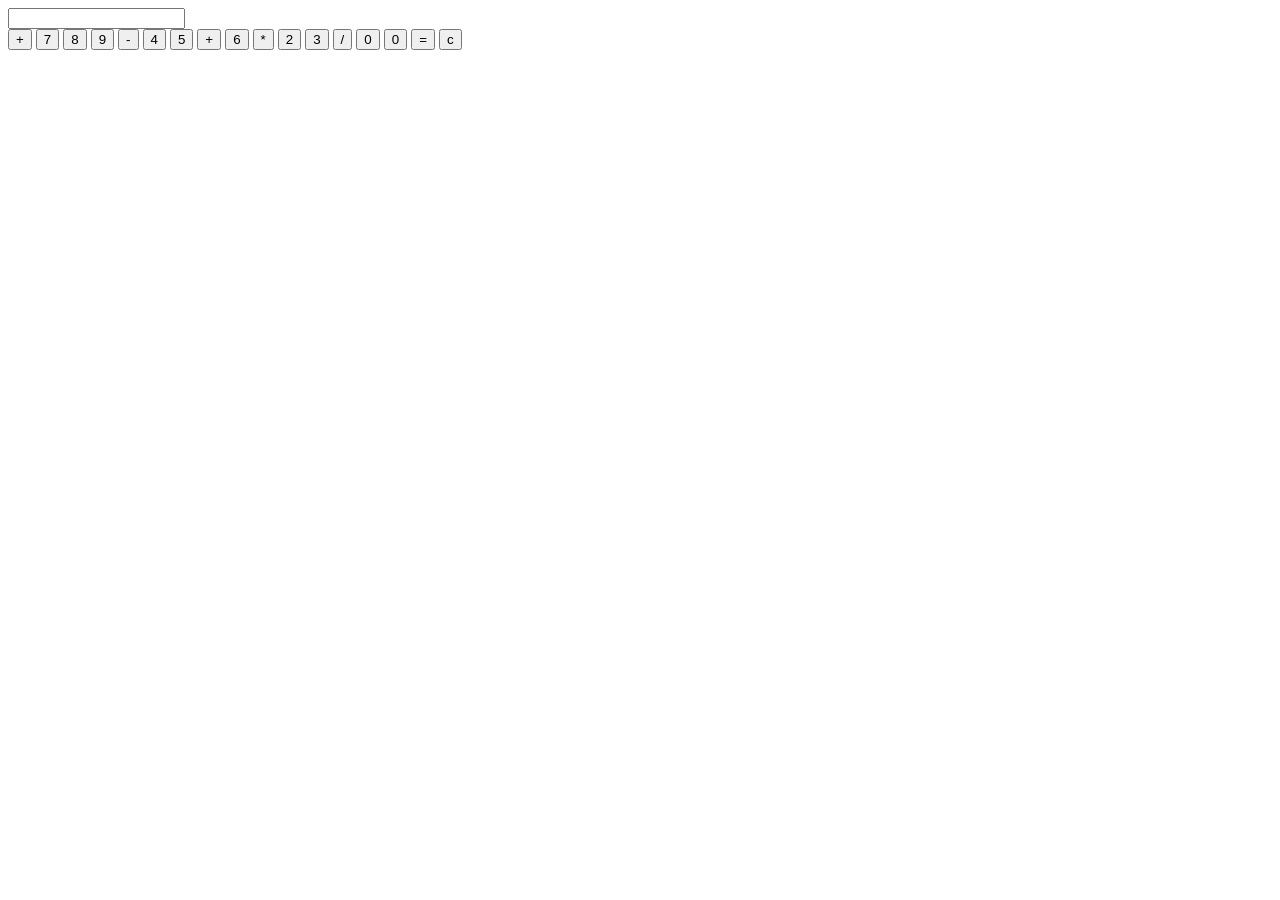
==== index.html @ 9d9dec5b "knapper i html" ====
<!DOCTYPE html>
<html lang="no">
<head>
    <meta charset="UTF-8">
    <meta name="viewport" content="width=device-width, initial-scale=1.0">
    <title>Calculator</title>
        <link rel="stylesheet" href="style.css">

</head>
<body>

    <div id="calculator">
        <input id="display" readonly>
    </div id="keys">
       <button onclick="appendToDisplay('+')">+</button>
       <button onclick="appendToDisplay('7')">7</button>
       <button onclick="appendToDisplay('8')">8</button>
       <button onclick="appendToDisplay('9')">9</button>
       <button onclick="appendToDisplay('-')">-</button>
       <button onclick="appendToDisplay('4')">4</button>
       <button onclick="appendToDisplay('5')">5</button>
       <button onclick="appendToDisplay('6')">+</button>
       <button onclick="appendToDisplay('+')">6</button>
       <button onclick="appendToDisplay('*')">*</button>
       <button onclick="appendToDisplay('1')">2</button>
       <button onclick="appendToDisplay('3')">3</button>
       <button onclick="appendToDisplay('/')">/</button>
       <button onclick="appendToDisplay('0')">0</button>
       <button onclick="appendToDisplay('calculate')">0</button>
       <button onclick="calculate()">=</button>
       <button onclick="cleardisplay()">c</button>











   <script src = "index.js"></script>

</body>
</html>
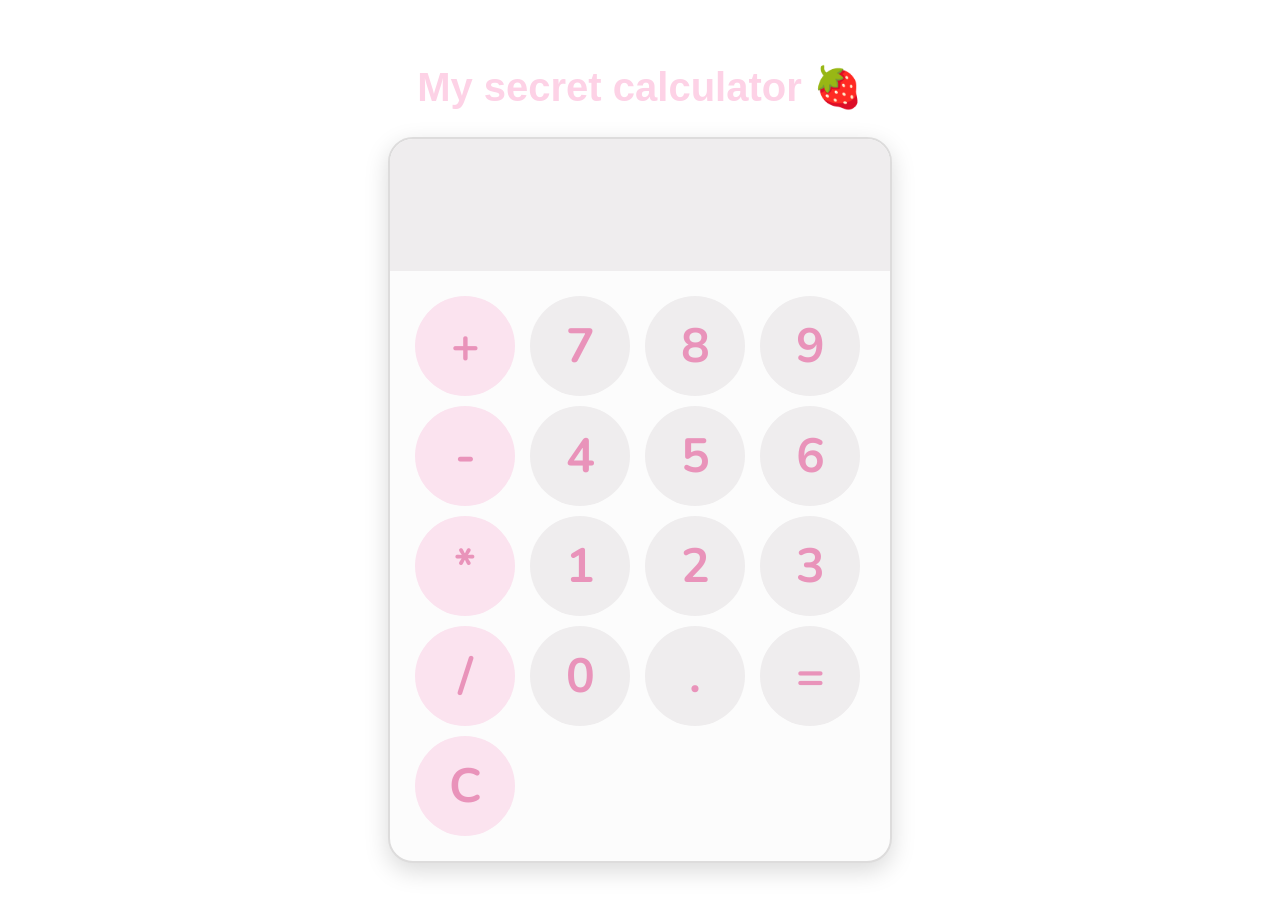
==== commit 8c2fd23f: "ferdig med kalk kalkulator funker skal endre litt css og resten av nettsiden" ====
--- a/index.html
+++ b/index.html
@@ -10,31 +10,36 @@
 </head>
 <body>
 
+    <h1> My secret calculator 🍓</h1>
+
+    
+
+
     <div id="calculator">
         <input id="display" readonly>
-    </div id="keys">
-       <button onclick="appendToDisplay('+')">+</button>
-       <button onclick="appendToDisplay('7')">7</button>
-       <button onclick="appendToDisplay('8')">8</button>
-       <button onclick="appendToDisplay('9')">9</button>
-       <button onclick="appendToDisplay('-')">-</button>
-       <button onclick="appendToDisplay('4')">4</button>
-       <button onclick="appendToDisplay('5')">5</button>
-       <button onclick="appendToDisplay('6')">+</button>
-       <button onclick="appendToDisplay('+')">6</button>
-       <button onclick="appendToDisplay('*')">*</button>
-       <button onclick="appendToDisplay('1')">2</button>
-       <button onclick="appendToDisplay('3')">3</button>
-       <button onclick="appendToDisplay('/')">/</button>
-       <button onclick="appendToDisplay('0')">0</button>
-       <button onclick="appendToDisplay('calculate')">0</button>
-       <button onclick="calculate()">=</button>
-       <button onclick="cleardisplay()">c</button>
+    <div id="keys">
 
+<button onclick="appendToDisplay('+')" class="operator-btn">+</button>
+<button onclick="appendToDisplay('7')">7</button>
+<button onclick="appendToDisplay('8')">8</button>
+<button onclick="appendToDisplay('9')">9</button>
 
+<button onclick="appendToDisplay('-')" class="operator-btn">-</button>
+<button onclick="appendToDisplay('4')">4</button>
+<button onclick="appendToDisplay('5')">5</button>
+<button onclick="appendToDisplay('6')">6</button>
 
+<button onclick="appendToDisplay('*')" class="operator-btn">*</button>
+<button onclick="appendToDisplay('1')">1</button>
+<button onclick="appendToDisplay('2')">2</button>
+<button onclick="appendToDisplay('3')">3</button>
 
+<button onclick="appendToDisplay('/')" class="operator-btn">/</button>
+<button onclick="appendToDisplay('0')">0</button>
+<button onclick="appendToDisplay('.')">.</button>
+<button onclick="calculate()">=</button>
 
+<button onclick="clearDisplay()" class="operator-btn">C</button>
 
 
 
--- a/style.css
+++ b/style.css
@@ -0,0 +1,80 @@
+
+@import url('https://fonts.googleapis.com/css2?family=Nunito:wght@400;600;700;800&display=swap');
+
+body {
+    margin: 0;
+    display: flex;
+    flex-direction: column;
+    justify-content: center;
+    align-items: center;
+    height: 100vh;
+}
+
+h1 
+{
+    font-family: Arial, Helvetica, sans-serif;
+    font-size: 40px;
+    font-weight: 800;
+    color:  rgb(253, 210, 230);
+}
+
+#calculator {
+    font-family: Arial, Helvetica, sans-serif;
+    background-color: rgb(252, 252, 252);
+    max-width: 500px;
+    overflow: hidden;
+  
+    border: 2px solid rgb(221, 220, 220);
+    box-shadow: 0 8px 25px rgba(0, 0, 0, 0.15);
+    border-radius: 25px;
+}
+
+#display {
+    width: 100%;
+    padding: 20px;
+    font-size: 5rem;
+    text-align: center;
+    border: none;
+    background-color: rgb(239, 237, 238);
+    color: rgb(248, 200, 223);
+}
+
+#keys {
+    display: grid;
+    grid-template-columns: repeat(4, 1fr);
+    gap: 10px;
+    padding: 25px;
+}
+
+button {
+    width: 100px;
+    height: 100px;
+    border-radius: 50px;
+    border: none;
+    background-color: rgb(239, 237, 238);
+    font-size: 3rem;
+    font-family: 'Nunito', sans-serif;
+    color: rgb(233, 147, 186);
+    font-weight: bold;
+    cursor: pointer;
+
+}
+
+button:hover{
+    background-color:  rgb(248, 200, 223);
+}
+
+.operator-btn{
+      
+     background-color:  rgb(251, 227, 239);
+}
+
+button:active {
+
+     background-color:  rgb(248, 200, 223);
+}
+
+.operator-btn:active {
+
+    background-color:  rgb(251, 227, 239);
+}
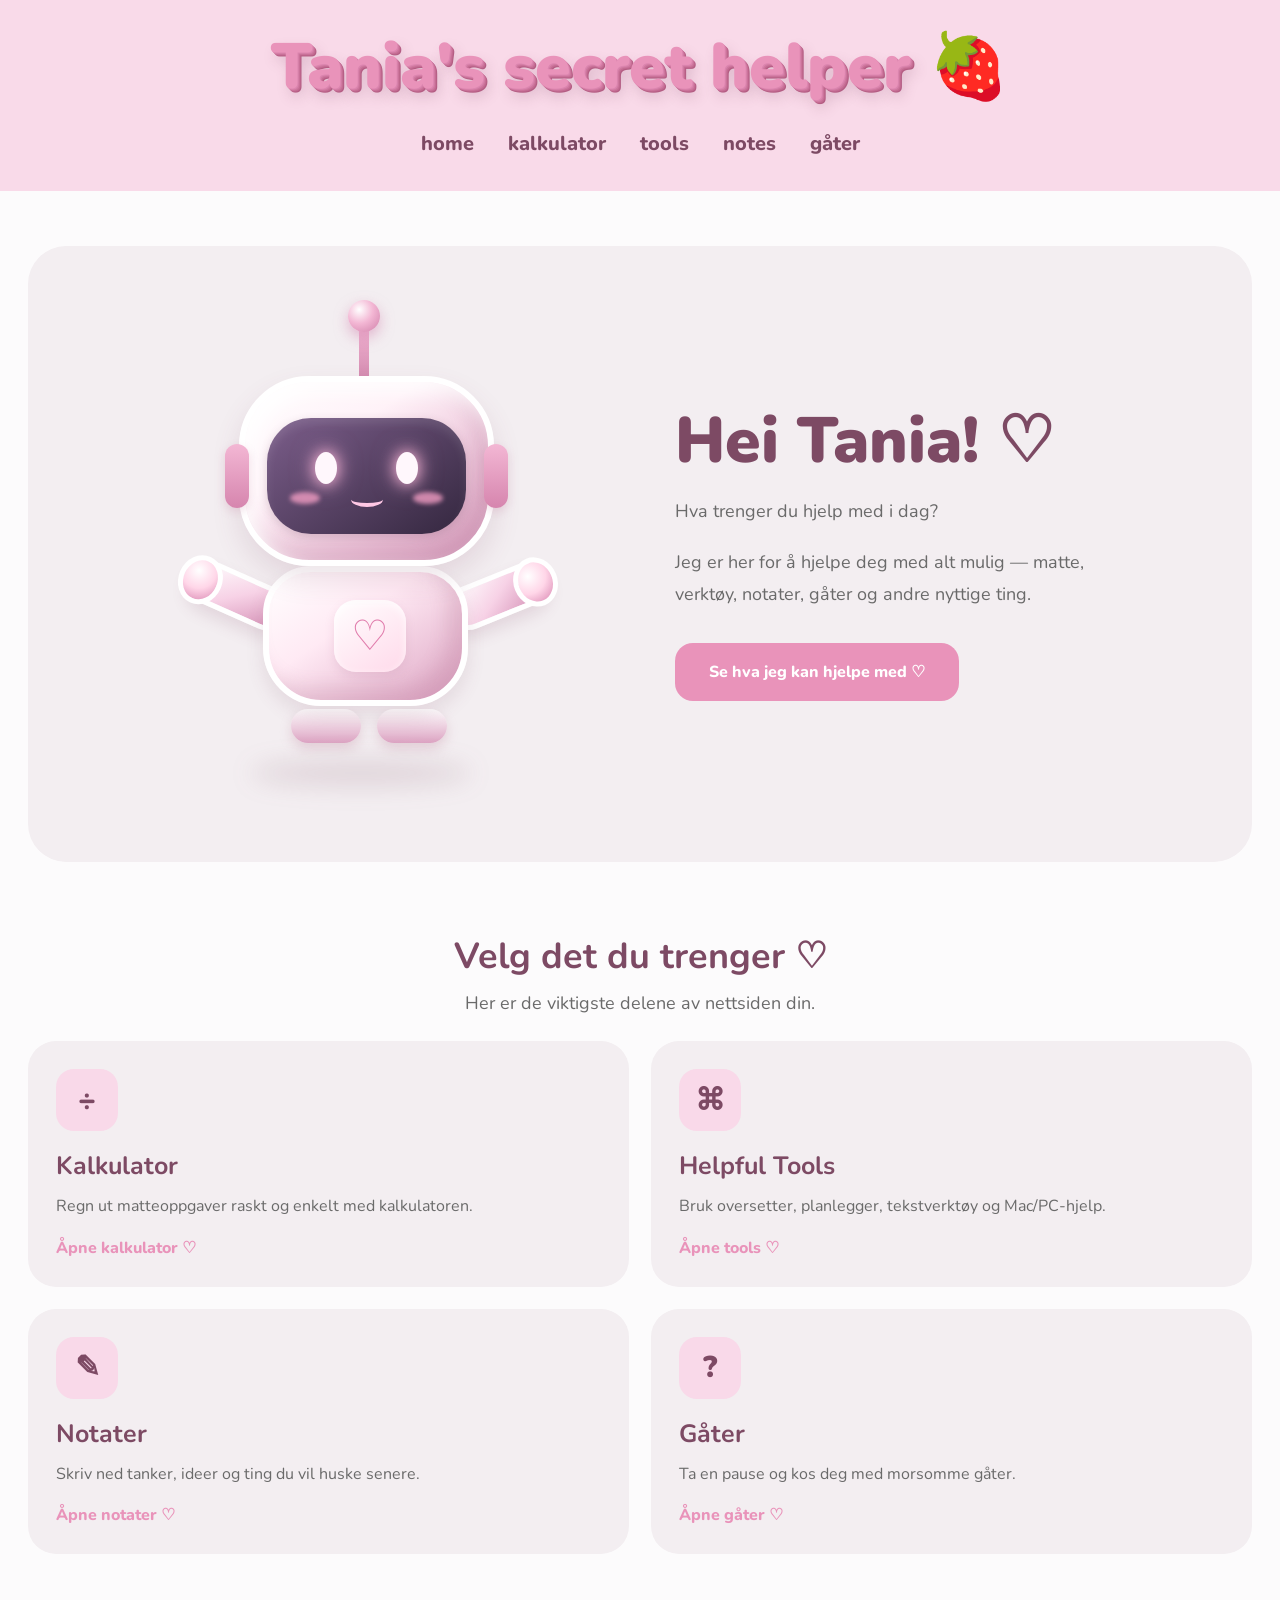
==== commit cb6212bd: "endret alt nå er det min hjelpe nettsdie ikke matte nettside" ====
--- a/index.html
+++ b/index.html
@@ -1,52 +1,697 @@
-
 <!DOCTYPE html>
 <html lang="no">
 <head>
     <meta charset="UTF-8">
     <meta name="viewport" content="width=device-width, initial-scale=1.0">
-    <title>Calculator</title>
-        <link rel="stylesheet" href="style.css">
-
+    <title>Tania's Secret Helper</title>
+
+    <style>
+        @import url('https://fonts.googleapis.com/css2?family=Nunito:wght@400;600;700;800;900&display=swap');
+
+        :root {
+            --pink-bg: rgb(249, 218, 233);
+            --pink-light: rgb(243, 238, 241);
+            --pink-accent: rgb(233, 147, 186);
+            --pink-dark: rgb(125, 74, 100);
+            --text: #6a6a6a;
+            --white: #ffffff;
+        }
+
+        * {
+            box-sizing: border-box;
+        }
+
+        html {
+            scroll-behavior: smooth;
+        }
+
+        body {
+            margin: 0;
+            font-family: 'Nunito', sans-serif;
+            background-color: #fcfbfc;
+            color: var(--text);
+        }
+
+        /* HEADER */
+        .header {
+            width: 100%;
+            background-color: var(--pink-bg);
+            text-align: center;
+            padding: 32px 20px 34px;
+        }
+
+        h1 {
+            margin: 0 0 28px;
+            font-size: clamp(38px, 5vw, 68px);
+            font-weight: 900;
+            line-height: 1.1;
+        }
+
+        .glossy-title {
+            display: inline-block;
+            color: #e993ba;
+            text-shadow:
+                1px 1px 0 #db85af,
+                2px 2px 0 #cf789f,
+                3px 3px 0 #c36b92,
+                4px 4px 0 #b45d83,
+                5px 8px 14px rgba(120, 60, 90, 0.22);
+        }
+
+        .nav {
+            display: flex;
+            justify-content: center;
+            align-items: center;
+            flex-wrap: wrap;
+            gap: 34px;
+        }
+
+        .meny {
+            text-decoration: none;
+            color: var(--pink-dark);
+            font-size: 20px;
+            font-weight: 800;
+            transition: 0.2s;
+        }
+
+        .meny:hover {
+            color: var(--pink-accent);
+        }
+
+        /* HOVEDOMRÅDE */
+        .home-page {
+            max-width: 1320px;
+            margin: 55px auto 80px;
+            padding: 0 28px;
+        }
+
+        /* HERO */
+        .hero {
+            background-color: var(--pink-light);
+            border-radius: 38px;
+            padding: 48px 40px;
+            display: grid;
+            grid-template-columns: 1fr 0.9fr;
+            align-items: center;
+            gap: 10px;
+        }
+
+        /* ROBOT */
+        .robot-side {
+            display: flex;
+            justify-content: center;
+            align-items: center;
+            min-height: 520px;
+            position: relative;
+        }
+
+        .robot-scene {
+            position: relative;
+            width: 470px;
+            height: 500px;
+        }
+
+        .robot-float {
+            position: absolute;
+            inset: 0;
+            animation: robotFloat 4s ease-in-out infinite;
+        }
+
+        .robot-shadow {
+            position: absolute;
+            bottom: 18px;
+            left: 120px;
+            width: 220px;
+            height: 26px;
+            background: rgba(122, 82, 101, 0.16);
+            border-radius: 50%;
+            filter: blur(12px);
+        }
+
+        .robot-antenna {
+            position: absolute;
+            left: 228px;
+            top: 18px;
+            width: 10px;
+            height: 70px;
+            border-radius: 20px;
+            background: linear-gradient(to bottom, #f3b7d4, #cc80a7);
+        }
+
+        .robot-antenna::before {
+            content: "";
+            position: absolute;
+            top: -22px;
+            left: -11px;
+            width: 32px;
+            height: 32px;
+            border-radius: 50%;
+            background: radial-gradient(circle at 35% 30%, #ffffff, #f3b7d4 45%, #cf7ea8 100%);
+            box-shadow: 0 6px 14px rgba(212, 134, 176, 0.55);
+        }
+
+        .robot-head {
+            position: absolute;
+            left: 108px;
+            top: 72px;
+            width: 255px;
+            height: 190px;
+            border-radius: 70px;
+            border: 6px solid #fff;
+            background: linear-gradient(145deg, #ffffff 0%, #fff2f8 35%, #ebc2d8 70%, #d59bbb 100%);
+            box-shadow:
+                inset 10px 10px 18px rgba(255,255,255,0.85),
+                inset -12px -12px 22px rgba(165, 96, 130, 0.2),
+                0 14px 28px rgba(125, 74, 100, 0.14);
+        }
+
+        .robot-ear {
+            position: absolute;
+            top: 62px;
+            width: 24px;
+            height: 64px;
+            border-radius: 18px;
+            background: linear-gradient(to bottom, #f3b7d4, #d685ae);
+            box-shadow: 0 4px 10px rgba(190, 110, 145, 0.22);
+        }
+
+        .robot-ear.left {
+            left: -20px;
+        }
+
+        .robot-ear.right {
+            right: -20px;
+        }
+
+        .robot-face {
+            position: absolute;
+            left: 22px;
+            top: 36px;
+            width: 199px;
+            height: 116px;
+            border-radius: 44px;
+            background: linear-gradient(145deg, #7c5e8b, #34273f);
+            box-shadow:
+                inset 0 6px 10px rgba(255,255,255,0.1),
+                0 3px 10px rgba(95, 58, 80, 0.2);
+        }
+
+        .robot-eye {
+            position: absolute;
+            top: 34px;
+            width: 22px;
+            height: 32px;
+            border-radius: 50%;
+            background: #fff7fc;
+            box-shadow:
+                0 0 15px #ffbadc,
+                0 0 24px rgba(255, 183, 217, 0.55);
+            animation: blink 5s infinite;
+        }
+
+        .robot-eye.left {
+            left: 48px;
+        }
+
+        .robot-eye.right {
+            right: 48px;
+        }
+
+        .robot-cheek {
+            position: absolute;
+            top: 74px;
+            width: 30px;
+            height: 12px;
+            border-radius: 50%;
+            background: #f09cc2;
+            opacity: 0.8;
+            filter: blur(2px);
+        }
+
+        .robot-cheek.left {
+            left: 23px;
+        }
+
+        .robot-cheek.right {
+            right: 23px;
+        }
+
+        .robot-smile {
+            position: absolute;
+            left: 84px;
+            top: 74px;
+            width: 32px;
+            height: 15px;
+            border-bottom: 4px solid #ffc8e5;
+            border-radius: 0 0 50% 50%;
+        }
+
+        .robot-body {
+            position: absolute;
+            left: 132px;
+            top: 262px;
+            width: 205px;
+            height: 140px;
+            border: 6px solid #fff;
+            border-radius: 48px 48px 58px 58px;
+            background: linear-gradient(145deg, #ffffff 0%, #ffeaf4 40%, #dca3c2 100%);
+            box-shadow:
+                inset -14px -12px 18px rgba(160, 88, 122, 0.18),
+                0 10px 18px rgba(125, 74, 100, 0.12);
+        }
+
+        .robot-heart {
+            position: absolute;
+            left: 65px;
+            top: 28px;
+            width: 72px;
+            height: 72px;
+            border-radius: 22px;
+            display: grid;
+            place-items: center;
+            background: linear-gradient(145deg, #fff, #ffd9ea);
+            color: #e07bab;
+            font-size: 42px;
+            box-shadow:
+                inset 0 3px 8px rgba(255,255,255,0.8),
+                0 4px 10px rgba(185, 125, 153, 0.18);
+        }
+
+        .robot-arm {
+            position: absolute;
+            top: 285px;
+            width: 105px;
+            height: 44px;
+            border: 5px solid #fff;
+            border-radius: 30px;
+            background: linear-gradient(145deg, #fff, #f7d2e6, #d48fb5);
+            box-shadow: 0 8px 15px rgba(125, 74, 100, 0.14);
+        }
+
+        .robot-arm.left {
+            left: 52px;
+            transform-origin: 90px 22px;
+            transform: rotate(24deg);
+        }
+
+        .robot-arm.right {
+            left: 316px;
+            transform-origin: 14px 22px;
+            transform: rotate(-22deg);
+            animation: waveEveryFive 5s ease-in-out infinite;
+        }
+
+        .robot-hand {
+            position: absolute;
+            top: -7px;
+            width: 44px;
+            height: 50px;
+            border: 5px solid #fff;
+            border-radius: 50%;
+            background: radial-gradient(circle at 35% 30%, #fff, #ffd6e8 50%, #d885b0 100%);
+        }
+
+        .robot-arm.left .robot-hand {
+            left: -16px;
+        }
+
+        .robot-arm.right .robot-hand {
+            right: -16px;
+        }
+
+        .robot-foot {
+            position: absolute;
+            top: 405px;
+            width: 70px;
+            height: 34px;
+            border-radius: 20px;
+            background: linear-gradient(to bottom, #fff, #dca3c2);
+            box-shadow: 0 6px 12px rgba(190, 130, 155, 0.28);
+        }
+
+        .robot-foot.left {
+            left: 160px;
+        }
+
+        .robot-foot.right {
+            left: 246px;
+        }
+
+        /* TEKST */
+        .text-side {
+            max-width: 430px;
+            justify-self: start;
+        }
+
+        .text-side h2 {
+            margin: 0 0 20px;
+            font-size: clamp(42px, 5vw, 66px);
+            line-height: 1.05;
+            color: var(--pink-dark);
+            font-weight: 900;
+        }
+
+        .text-side p {
+            margin: 0 0 18px;
+            font-size: 18px;
+            line-height: 1.8;
+            color: var(--text);
+        }
+
+        .pink-button {
+            display: inline-block;
+            margin-top: 14px;
+            padding: 18px 34px;
+            background: var(--pink-accent);
+            color: white;
+            text-decoration: none;
+            border-radius: 18px;
+            font-size: 16px;
+            font-weight: 800;
+            transition: 0.2s;
+        }
+
+        .pink-button:hover {
+            background: #dc84ad;
+            transform: translateY(-2px);
+        }
+
+        /* KORT */
+        .features {
+            margin-top: 70px;
+        }
+
+        .features-intro {
+            text-align: center;
+            margin-bottom: 26px;
+        }
+
+        .features-intro h2 {
+            margin: 0 0 10px;
+            font-size: 36px;
+            color: var(--pink-dark);
+        }
+
+        .features-intro p {
+            margin: 0;
+            font-size: 18px;
+        }
+
+        .feature-grid {
+            display: grid;
+            grid-template-columns: repeat(2, minmax(0, 1fr));
+            gap: 22px;
+        }
+
+        .feature-card {
+            background: var(--pink-light);
+            border-radius: 28px;
+            padding: 28px;
+            transition: 0.2s;
+        }
+
+        .feature-card:hover {
+            transform: translateY(-4px);
+            box-shadow: 0 10px 24px rgba(0,0,0,0.07);
+        }
+
+        .feature-icon {
+            width: 62px;
+            height: 62px;
+            display: grid;
+            place-items: center;
+            border-radius: 18px;
+            background: #f9d9e9;
+            color: var(--pink-dark);
+            font-size: 30px;
+            font-weight: 900;
+            margin-bottom: 18px;
+        }
+
+        .feature-card h3 {
+            margin: 0 0 10px;
+            font-size: 25px;
+            color: var(--pink-dark);
+        }
+
+        .feature-card p {
+            margin: 0 0 16px;
+            font-size: 16px;
+            line-height: 1.7;
+        }
+
+        .feature-link {
+            color: var(--pink-accent);
+            text-decoration: none;
+            font-weight: 800;
+            font-size: 16px;
+        }
+
+        .feature-link:hover {
+            text-decoration: underline;
+        }
+
+        /* ANIMASJONER */
+        @keyframes robotFloat {
+            0%, 100% {
+                transform: translateY(0);
+            }
+            50% {
+                transform: translateY(-10px);
+            }
+        }
+
+        @keyframes blink {
+            0%, 44%, 48%, 100% {
+                transform: scaleY(1);
+            }
+            46% {
+                transform: scaleY(0.1);
+            }
+        }
+
+        @keyframes waveEveryFive {
+            0%   { transform: rotate(-22deg); }
+            4%   { transform: rotate(-78deg); }
+            8%   { transform: rotate(-28deg); }
+            12%  { transform: rotate(-72deg); }
+            16%  { transform: rotate(-22deg); }
+            100% { transform: rotate(-22deg); }
+        }
+
+        /* MOBIL */
+        @media (max-width: 980px) {
+            .hero {
+                grid-template-columns: 1fr;
+                gap: 0;
+                padding: 32px 24px;
+            }
+
+            .robot-side {
+                min-height: 400px;
+            }
+
+            .text-side {
+                max-width: 100%;
+                justify-self: center;
+                text-align: center;
+            }
+
+            .feature-grid {
+                grid-template-columns: 1fr;
+            }
+        }
+
+        @media (max-width: 620px) {
+            .header {
+                padding: 26px 16px 28px;
+            }
+
+            .nav {
+                gap: 16px;
+            }
+
+            .meny {
+                font-size: 16px;
+            }
+
+            .home-page {
+                padding: 0 16px;
+                margin-top: 30px;
+            }
+
+            .hero {
+                border-radius: 28px;
+                padding: 22px 18px 30px;
+            }
+
+            .robot-side {
+                min-height: 320px;
+            }
+
+            .robot-scene {
+                transform: scale(0.68);
+                transform-origin: top center;
+                margin-top: -30px;
+                margin-bottom: -80px;
+            }
+
+            .text-side h2 {
+                font-size: 38px;
+            }
+        }
+
+        @media (prefers-reduced-motion: reduce) {
+            .robot-float,
+            .robot-arm.right,
+            .robot-eye {
+                animation: none;
+            }
+        }
+    </style>
 </head>
+
 <body>
 
-    <h1> My secret calculator 🍓</h1>
+    <header class="header">
+        <h1>
+            <span class="glossy-title">Tania's secret helper</span> 🍓
+        </h1>
 
     
-
-
-    <div id="calculator">
-        <input id="display" readonly>
-    <div id="keys">
-
-<button onclick="appendToDisplay('+')" class="operator-btn">+</button>
-<button onclick="appendToDisplay('7')">7</button>
-<button onclick="appendToDisplay('8')">8</button>
-<button onclick="appendToDisplay('9')">9</button>
-
-<button onclick="appendToDisplay('-')" class="operator-btn">-</button>
-<button onclick="appendToDisplay('4')">4</button>
-<button onclick="appendToDisplay('5')">5</button>
-<button onclick="appendToDisplay('6')">6</button>
-
-<button onclick="appendToDisplay('*')" class="operator-btn">*</button>
-<button onclick="appendToDisplay('1')">1</button>
-<button onclick="appendToDisplay('2')">2</button>
-<button onclick="appendToDisplay('3')">3</button>
-
-<button onclick="appendToDisplay('/')" class="operator-btn">/</button>
-<button onclick="appendToDisplay('0')">0</button>
-<button onclick="appendToDisplay('.')">.</button>
-<button onclick="calculate()">=</button>
-
-<button onclick="clearDisplay()" class="operator-btn">C</button>
-
-
-
-
-
-
-   <script src = "index.js"></script>
+<nav class="nav">
+    <a href="index.html" class="meny">home</a>
+    <a href="kalkulator.html" class="meny">kalkulator</a>
+    <a href="huskeliste.html" class="meny">tools</a>
+    <a href="notes.html" class="meny">notes</a>
+    <a href="gaater.html" class="meny">gåter</a>
+</nav>
+
+    </header>
+
+    <main class="home-page">
+
+        <section class="hero">
+
+            <div class="robot-side">
+                <div class="robot-scene" role="img" aria-label="Rosa hjelperobot som vinker">
+                    <div class="robot-float">
+
+                        <div class="robot-antenna"></div>
+
+                        <div class="robot-arm left">
+                            <div class="robot-hand"></div>
+                        </div>
+
+                        <div class="robot-arm right">
+                            <div class="robot-hand"></div>
+                        </div>
+
+                        <div class="robot-foot left"></div>
+                        <div class="robot-foot right"></div>
+
+                        <div class="robot-body">
+                            <div class="robot-heart">♡</div>
+                        </div>
+
+                        <div class="robot-head">
+                            <div class="robot-ear left"></div>
+                            <div class="robot-ear right"></div>
+
+                            <div class="robot-face">
+                                <div class="robot-eye left"></div>
+                                <div class="robot-eye right"></div>
+                                <div class="robot-cheek left"></div>
+                                <div class="robot-cheek right"></div>
+                                <div class="robot-smile"></div>
+                            </div>
+                        </div>
+
+                    </div>
+
+                    <div class="robot-shadow"></div>
+                </div>
+            </div>
+
+            <div class="text-side">
+                <h2>Hei Tania! ♡</h2>
+
+                <p>Hva trenger du hjelp med i dag?</p>
+
+                <p>
+                    Jeg er her for å hjelpe deg med alt mulig —
+                    matte, verktøy, notater, gåter og andre nyttige ting.
+                </p>
+
+                <a href="#features" class="pink-button">
+                    Se hva jeg kan hjelpe med ♡
+                </a>
+            </div>
+
+        </section>
+
+        <section class="features" id="features">
+
+            <div class="features-intro">
+                <h2>Velg det du trenger ♡</h2>
+                <p>Her er de viktigste delene av nettsiden din.</p>
+            </div>
+
+            <div class="feature-grid">
+
+                <article class="feature-card">
+                    <div class="feature-icon">÷</div>
+                    <h3>Kalkulator</h3>
+                    <p>
+                        Regn ut matteoppgaver raskt og enkelt
+                        med kalkulatoren.
+                    </p>
+                    <a href="kalkulator.html" class="feature-link">
+                        Åpne kalkulator ♡
+                    </a>
+                </article>
+
+                <article class="feature-card">
+                    <div class="feature-icon">⌘</div>
+                    <h3>Helpful Tools</h3>
+                    <p>
+                        Bruk oversetter, planlegger,
+                        tekstverktøy og Mac/PC-hjelp.
+                    </p>
+                    <a href="huskeliste.html" class="feature-link">
+                        Åpne tools ♡
+                    </a>
+                </article>
+
+                <article class="feature-card">
+                    <div class="feature-icon">✎</div>
+                    <h3>Notater</h3>
+                    <p>
+                        Skriv ned tanker, ideer og ting
+                        du vil huske senere.
+                    </p>
+                    <a href="notes.html" class="feature-link">
+                        Åpne notater ♡
+                    </a>
+                </article>
+
+                <article class="feature-card">
+                    <div class="feature-icon">?</div>
+                    <h3>Gåter</h3>
+                    <p>
+                        Ta en pause og kos deg
+                        med morsomme gåter.
+                    </p>
+                    <a href="gaater.html" class="feature-link">
+                        Åpne gåter ♡
+                    </a>
+                </article>
+
+            </div>
+
+        </section>
+
+    </main>
 
 </body>
-</html>
+</html>
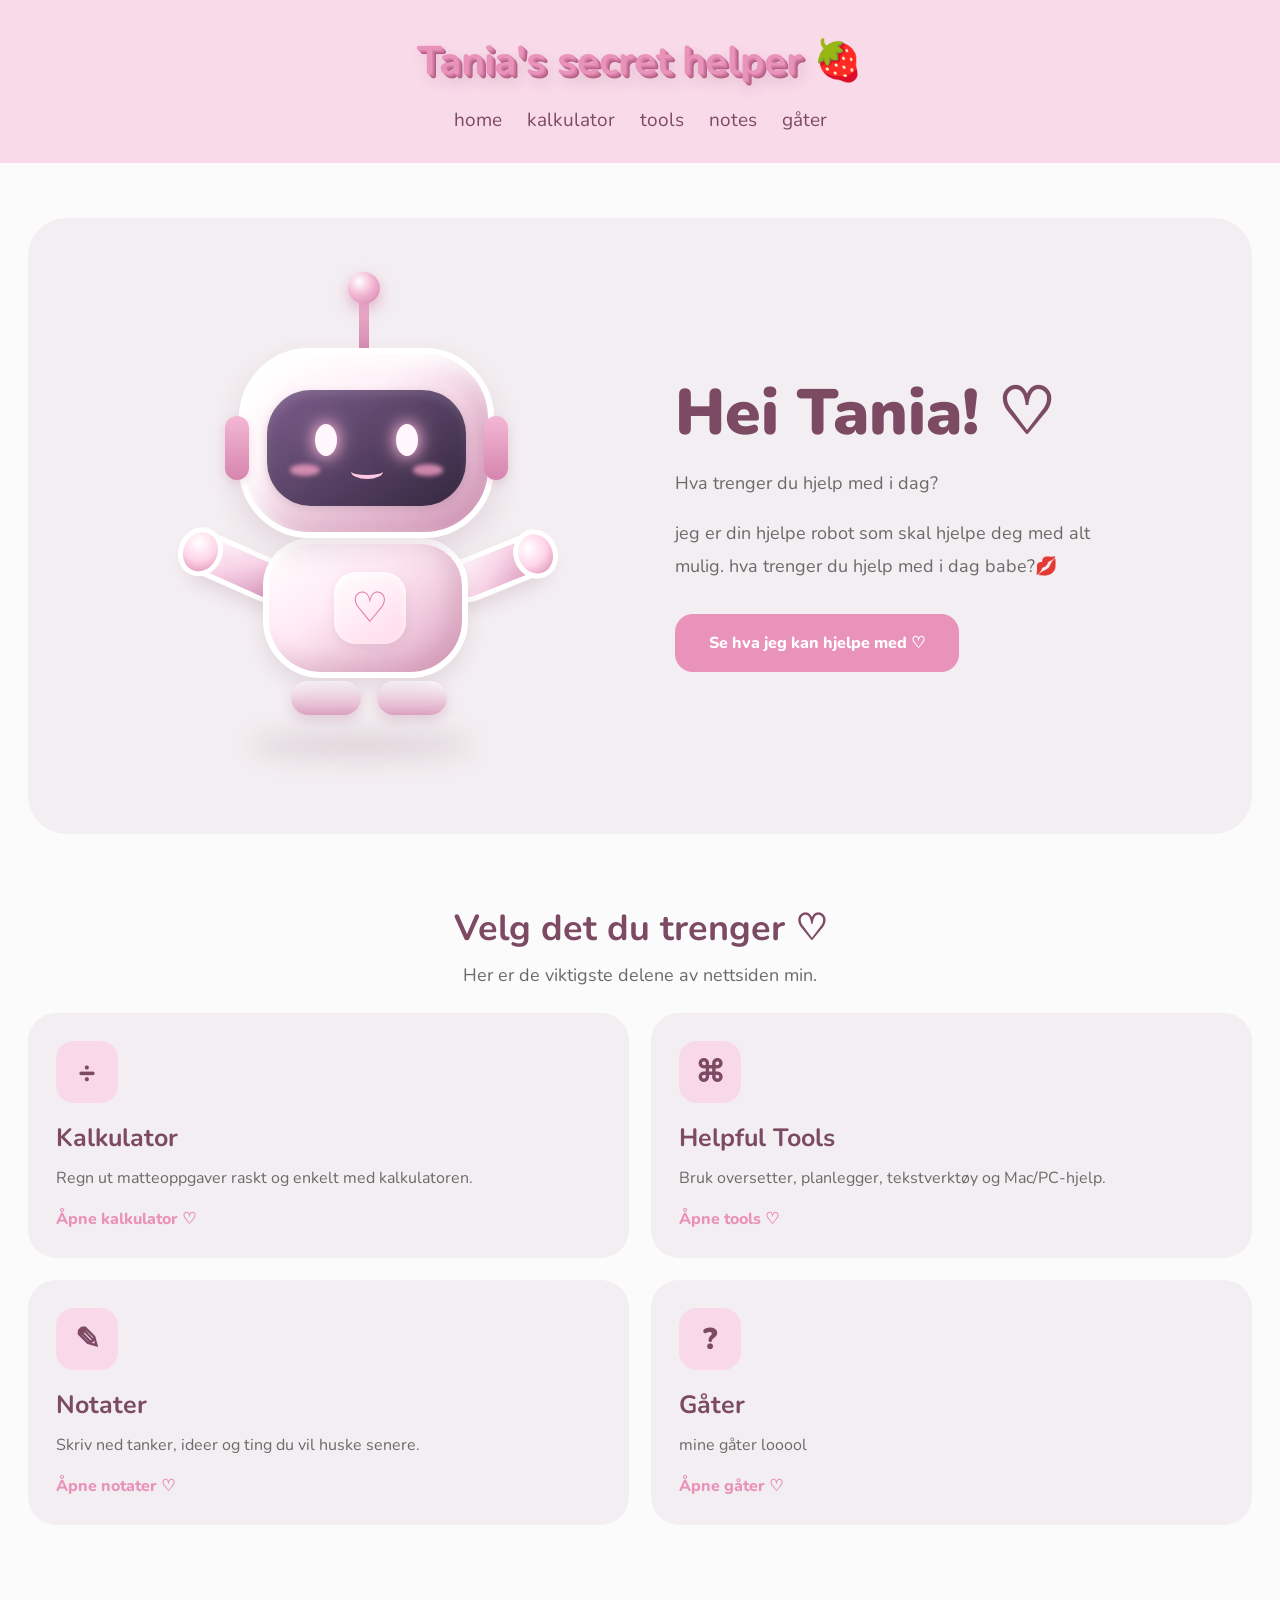
==== commit e4acf92c: "ferdig" ====
--- a/index.html
+++ b/index.html
@@ -1,3 +1,4 @@
+
 <!DOCTYPE html>
 <html lang="no">
 <head>
@@ -32,7 +33,8 @@
             color: var(--text);
         }
 
-        /* HEADER */
+        /* HEADER - LIK PÅ BEGGE SIDER */
+
         .header {
             width: 100%;
             background-color: var(--pink-bg);
@@ -42,6 +44,7 @@
 
         h1 {
             margin: 0 0 28px;
+            font-family: 'Nunito', sans-serif;
             font-size: clamp(38px, 5vw, 68px);
             font-weight: 900;
             line-height: 1.1;
@@ -69,6 +72,7 @@
         .meny {
             text-decoration: none;
             color: var(--pink-dark);
+            font-family: 'Nunito', sans-serif;
             font-size: 20px;
             font-weight: 800;
             transition: 0.2s;
@@ -79,6 +83,7 @@
         }
 
         /* HOVEDOMRÅDE */
+
         .home-page {
             max-width: 1320px;
             margin: 55px auto 80px;
@@ -86,6 +91,7 @@
         }
 
         /* HERO */
+
         .hero {
             background-color: var(--pink-light);
             border-radius: 38px;
@@ -97,6 +103,7 @@
         }
 
         /* ROBOT */
+
         .robot-side {
             display: flex;
             justify-content: center;
@@ -135,7 +142,11 @@
             width: 10px;
             height: 70px;
             border-radius: 20px;
-            background: linear-gradient(to bottom, #f3b7d4, #cc80a7);
+            background: linear-gradient(
+                to bottom,
+                #f3b7d4,
+                #cc80a7
+            );
         }
 
         .robot-antenna::before {
@@ -146,9 +157,16 @@
             width: 32px;
             height: 32px;
             border-radius: 50%;
-            background: radial-gradient(circle at 35% 30%, #ffffff, #f3b7d4 45%, #cf7ea8 100%);
+            background: radial-gradient(
+                circle at 35% 30%,
+                #ffffff,
+                #f3b7d4 45%,
+                #cf7ea8 100%
+            );
             box-shadow: 0 6px 14px rgba(212, 134, 176, 0.55);
         }
+
+        /* ROBOTENS HODE */
 
         .robot-head {
             position: absolute;
@@ -158,11 +176,17 @@
             height: 190px;
             border-radius: 70px;
             border: 6px solid #fff;
-            background: linear-gradient(145deg, #ffffff 0%, #fff2f8 35%, #ebc2d8 70%, #d59bbb 100%);
+            background: linear-gradient(
+                145deg,
+                #ffffff 0%,
+                #fff2f8 35%,
+                #ebc2d8 70%,
+                #d59bbb 100%
+            );
             box-shadow:
                 inset 10px 10px 18px rgba(255,255,255,0.85),
-                inset -12px -12px 22px rgba(165, 96, 130, 0.2),
-                0 14px 28px rgba(125, 74, 100, 0.14);
+                inset -12px -12px 22px rgba(165,96,130,0.2),
+                0 14px 28px rgba(125,74,100,0.14);
         }
 
         .robot-ear {
@@ -171,8 +195,12 @@
             width: 24px;
             height: 64px;
             border-radius: 18px;
-            background: linear-gradient(to bottom, #f3b7d4, #d685ae);
-            box-shadow: 0 4px 10px rgba(190, 110, 145, 0.22);
+            background: linear-gradient(
+                to bottom,
+                #f3b7d4,
+                #d685ae
+            );
+            box-shadow: 0 4px 10px rgba(190,110,145,0.22);
         }
 
         .robot-ear.left {
@@ -182,6 +210,8 @@
         .robot-ear.right {
             right: -20px;
         }
+
+        /* ROBOTENS ANSIKT */
 
         .robot-face {
             position: absolute;
@@ -190,10 +220,14 @@
             width: 199px;
             height: 116px;
             border-radius: 44px;
-            background: linear-gradient(145deg, #7c5e8b, #34273f);
+            background: linear-gradient(
+                145deg,
+                #7c5e8b,
+                #34273f
+            );
             box-shadow:
                 inset 0 6px 10px rgba(255,255,255,0.1),
-                0 3px 10px rgba(95, 58, 80, 0.2);
+                0 3px 10px rgba(95,58,80,0.2);
         }
 
         .robot-eye {
@@ -205,7 +239,7 @@
             background: #fff7fc;
             box-shadow:
                 0 0 15px #ffbadc,
-                0 0 24px rgba(255, 183, 217, 0.55);
+                0 0 24px rgba(255,183,217,0.55);
             animation: blink 5s infinite;
         }
 
@@ -246,6 +280,8 @@
             border-radius: 0 0 50% 50%;
         }
 
+        /* ROBOTENS KROPP */
+
         .robot-body {
             position: absolute;
             left: 132px;
@@ -254,10 +290,15 @@
             height: 140px;
             border: 6px solid #fff;
             border-radius: 48px 48px 58px 58px;
-            background: linear-gradient(145deg, #ffffff 0%, #ffeaf4 40%, #dca3c2 100%);
+            background: linear-gradient(
+                145deg,
+                #ffffff 0%,
+                #ffeaf4 40%,
+                #dca3c2 100%
+            );
             box-shadow:
-                inset -14px -12px 18px rgba(160, 88, 122, 0.18),
-                0 10px 18px rgba(125, 74, 100, 0.12);
+                inset -14px -12px 18px rgba(160,88,122,0.18),
+                0 10px 18px rgba(125,74,100,0.12);
         }
 
         .robot-heart {
@@ -269,13 +310,19 @@
             border-radius: 22px;
             display: grid;
             place-items: center;
-            background: linear-gradient(145deg, #fff, #ffd9ea);
+            background: linear-gradient(
+                145deg,
+                #fff,
+                #ffd9ea
+            );
             color: #e07bab;
             font-size: 42px;
             box-shadow:
                 inset 0 3px 8px rgba(255,255,255,0.8),
-                0 4px 10px rgba(185, 125, 153, 0.18);
-        }
+                0 4px 10px rgba(185,125,153,0.18);
+        }
+
+        /* ROBOTENS ARMER */
 
         .robot-arm {
             position: absolute;
@@ -284,8 +331,13 @@
             height: 44px;
             border: 5px solid #fff;
             border-radius: 30px;
-            background: linear-gradient(145deg, #fff, #f7d2e6, #d48fb5);
-            box-shadow: 0 8px 15px rgba(125, 74, 100, 0.14);
+            background: linear-gradient(
+                145deg,
+                #fff,
+                #f7d2e6,
+                #d48fb5
+            );
+            box-shadow: 0 8px 15px rgba(125,74,100,0.14);
         }
 
         .robot-arm.left {
@@ -308,7 +360,12 @@
             height: 50px;
             border: 5px solid #fff;
             border-radius: 50%;
-            background: radial-gradient(circle at 35% 30%, #fff, #ffd6e8 50%, #d885b0 100%);
+            background: radial-gradient(
+                circle at 35% 30%,
+                #fff,
+                #ffd6e8 50%,
+                #d885b0 100%
+            );
         }
 
         .robot-arm.left .robot-hand {
@@ -318,6 +375,8 @@
         .robot-arm.right .robot-hand {
             right: -16px;
         }
+
+        /* ROBOTENS FØTTER */
 
         .robot-foot {
             position: absolute;
@@ -325,8 +384,12 @@
             width: 70px;
             height: 34px;
             border-radius: 20px;
-            background: linear-gradient(to bottom, #fff, #dca3c2);
-            box-shadow: 0 6px 12px rgba(190, 130, 155, 0.28);
+            background: linear-gradient(
+                to bottom,
+                #fff,
+                #dca3c2
+            );
+            box-shadow: 0 6px 12px rgba(190,130,155,0.28);
         }
 
         .robot-foot.left {
@@ -337,7 +400,8 @@
             left: 246px;
         }
 
-        /* TEKST */
+        /* TEKST VED SIDEN AV ROBOTEN */
+
         .text-side {
             max-width: 430px;
             justify-self: start;
@@ -376,7 +440,8 @@
             transform: translateY(-2px);
         }
 
-        /* KORT */
+        /* KORTENE PÅ FORSIDEN */
+
         .features {
             margin-top: 70px;
         }
@@ -451,11 +516,13 @@
             text-decoration: underline;
         }
 
-        /* ANIMASJONER */
+        /* ROBOTENS ANIMASJONER */
+
         @keyframes robotFloat {
             0%, 100% {
                 transform: translateY(0);
             }
+
             50% {
                 transform: translateY(-10px);
             }
@@ -465,21 +532,36 @@
             0%, 44%, 48%, 100% {
                 transform: scaleY(1);
             }
+
             46% {
                 transform: scaleY(0.1);
             }
         }
 
         @keyframes waveEveryFive {
-            0%   { transform: rotate(-22deg); }
-            4%   { transform: rotate(-78deg); }
-            8%   { transform: rotate(-28deg); }
-            12%  { transform: rotate(-72deg); }
-            16%  { transform: rotate(-22deg); }
-            100% { transform: rotate(-22deg); }
+            0% {
+                transform: rotate(-22deg);
+            }
+
+            4% {
+                transform: rotate(-78deg);
+            }
+
+            8% {
+                transform: rotate(-28deg);
+            }
+
+            12% {
+                transform: rotate(-72deg);
+            }
+
+            16%, 100% {
+                transform: rotate(-22deg);
+            }
         }
 
         /* MOBIL */
+
         @media (max-width: 980px) {
             .hero {
                 grid-template-columns: 1fr;
@@ -548,33 +630,72 @@
                 animation: none;
             }
         }
+
+/* HEADER - MINDRE SOM PÅ NOTES-SIDEN */
+
+.header {
+    padding: 35px 20px 30px;
+}
+
+.header h1 {
+    font-family: 'Nunito', sans-serif;
+    font-size: 40px !important;
+    font-weight: 700 !important;
+    line-height: 1.3;
+    margin: 0 0 20px;
+}
+
+.header .glossy-title {
+    font-size: inherit !important;
+    font-weight: 700 !important;
+}
+
+.header .nav {
+    gap: 25px;
+}
+
+.header .meny {
+    font-family: 'Nunito', sans-serif;
+    font-size: 19px !important;
+    font-weight: 400 !important;
+}
+
+
     </style>
 </head>
 
 <body>
 
+    <!-- HEADER -->
+
     <header class="header">
+
         <h1>
             <span class="glossy-title">Tania's secret helper</span> 🍓
         </h1>
 
-    
-<nav class="nav">
-    <a href="index.html" class="meny">home</a>
-    <a href="kalkulator.html" class="meny">kalkulator</a>
-    <a href="huskeliste.html" class="meny">tools</a>
-    <a href="notes.html" class="meny">notes</a>
-    <a href="gaater.html" class="meny">gåter</a>
-</nav>
+        <nav class="nav">
+            <a href="index.html" class="meny">home</a>
+            <a href="kalkulator.html" class="meny">kalkulator</a>
+            <a href="huskeliste.html" class="meny">tools</a>
+            <a href="notes.html" class="meny">notes</a>
+            <a href="gaater.html" class="meny">gåter</a>
+        </nav>
 
     </header>
 
+    <!-- HOVEDINNHOLD -->
+
     <main class="home-page">
 
         <section class="hero">
 
             <div class="robot-side">
-                <div class="robot-scene" role="img" aria-label="Rosa hjelperobot som vinker">
+
+                <div class="robot-scene"
+                     role="img"
+                     aria-label="Rosa hjelperobot som vinker">
+
                     <div class="robot-float">
 
                         <div class="robot-antenna"></div>
@@ -595,6 +716,7 @@
                         </div>
 
                         <div class="robot-head">
+
                             <div class="robot-ear left"></div>
                             <div class="robot-ear right"></div>
 
@@ -605,86 +727,114 @@
                                 <div class="robot-cheek right"></div>
                                 <div class="robot-smile"></div>
                             </div>
+
                         </div>
 
                     </div>
 
                     <div class="robot-shadow"></div>
+
                 </div>
+
             </div>
 
+
             <div class="text-side">
+
                 <h2>Hei Tania! ♡</h2>
 
                 <p>Hva trenger du hjelp med i dag?</p>
 
                 <p>
-                    Jeg er her for å hjelpe deg med alt mulig —
-                    matte, verktøy, notater, gåter og andre nyttige ting.
+                    jeg er din hjelpe robot som skal hjelpe deg med alt mulig. hva trenger du hjelp med i dag babe?💋
                 </p>
 
                 <a href="#features" class="pink-button">
                     Se hva jeg kan hjelpe med ♡
                 </a>
+
             </div>
 
         </section>
+
+
+        <!-- SIDENE -->
 
         <section class="features" id="features">
 
             <div class="features-intro">
                 <h2>Velg det du trenger ♡</h2>
-                <p>Her er de viktigste delene av nettsiden din.</p>
+                <p>Her er de viktigste delene av nettsiden min.</p>
             </div>
 
             <div class="feature-grid">
 
                 <article class="feature-card">
+
                     <div class="feature-icon">÷</div>
+
                     <h3>Kalkulator</h3>
+
                     <p>
                         Regn ut matteoppgaver raskt og enkelt
                         med kalkulatoren.
                     </p>
+
                     <a href="kalkulator.html" class="feature-link">
                         Åpne kalkulator ♡
                     </a>
+
                 </article>
 
+
                 <article class="feature-card">
+
                     <div class="feature-icon">⌘</div>
+
                     <h3>Helpful Tools</h3>
+
                     <p>
                         Bruk oversetter, planlegger,
                         tekstverktøy og Mac/PC-hjelp.
                     </p>
+
                     <a href="huskeliste.html" class="feature-link">
                         Åpne tools ♡
                     </a>
+
                 </article>
 
+
                 <article class="feature-card">
+
                     <div class="feature-icon">✎</div>
+
                     <h3>Notater</h3>
+
                     <p>
                         Skriv ned tanker, ideer og ting
                         du vil huske senere.
                     </p>
+
                     <a href="notes.html" class="feature-link">
                         Åpne notater ♡
                     </a>
+
                 </article>
 
+
                 <article class="feature-card">
+
                     <div class="feature-icon">?</div>
+
                     <h3>Gåter</h3>
-                    <p>
-                        Ta en pause og kos deg
-                        med morsomme gåter.
-                    </p>
+
+                    <p>mine gåter looool</p>
+
                     <a href="gaater.html" class="feature-link">
                         Åpne gåter ♡
                     </a>
+
                 </article>
 
             </div>
@@ -694,4 +844,4 @@
     </main>
 
 </body>
-</html>+</html>
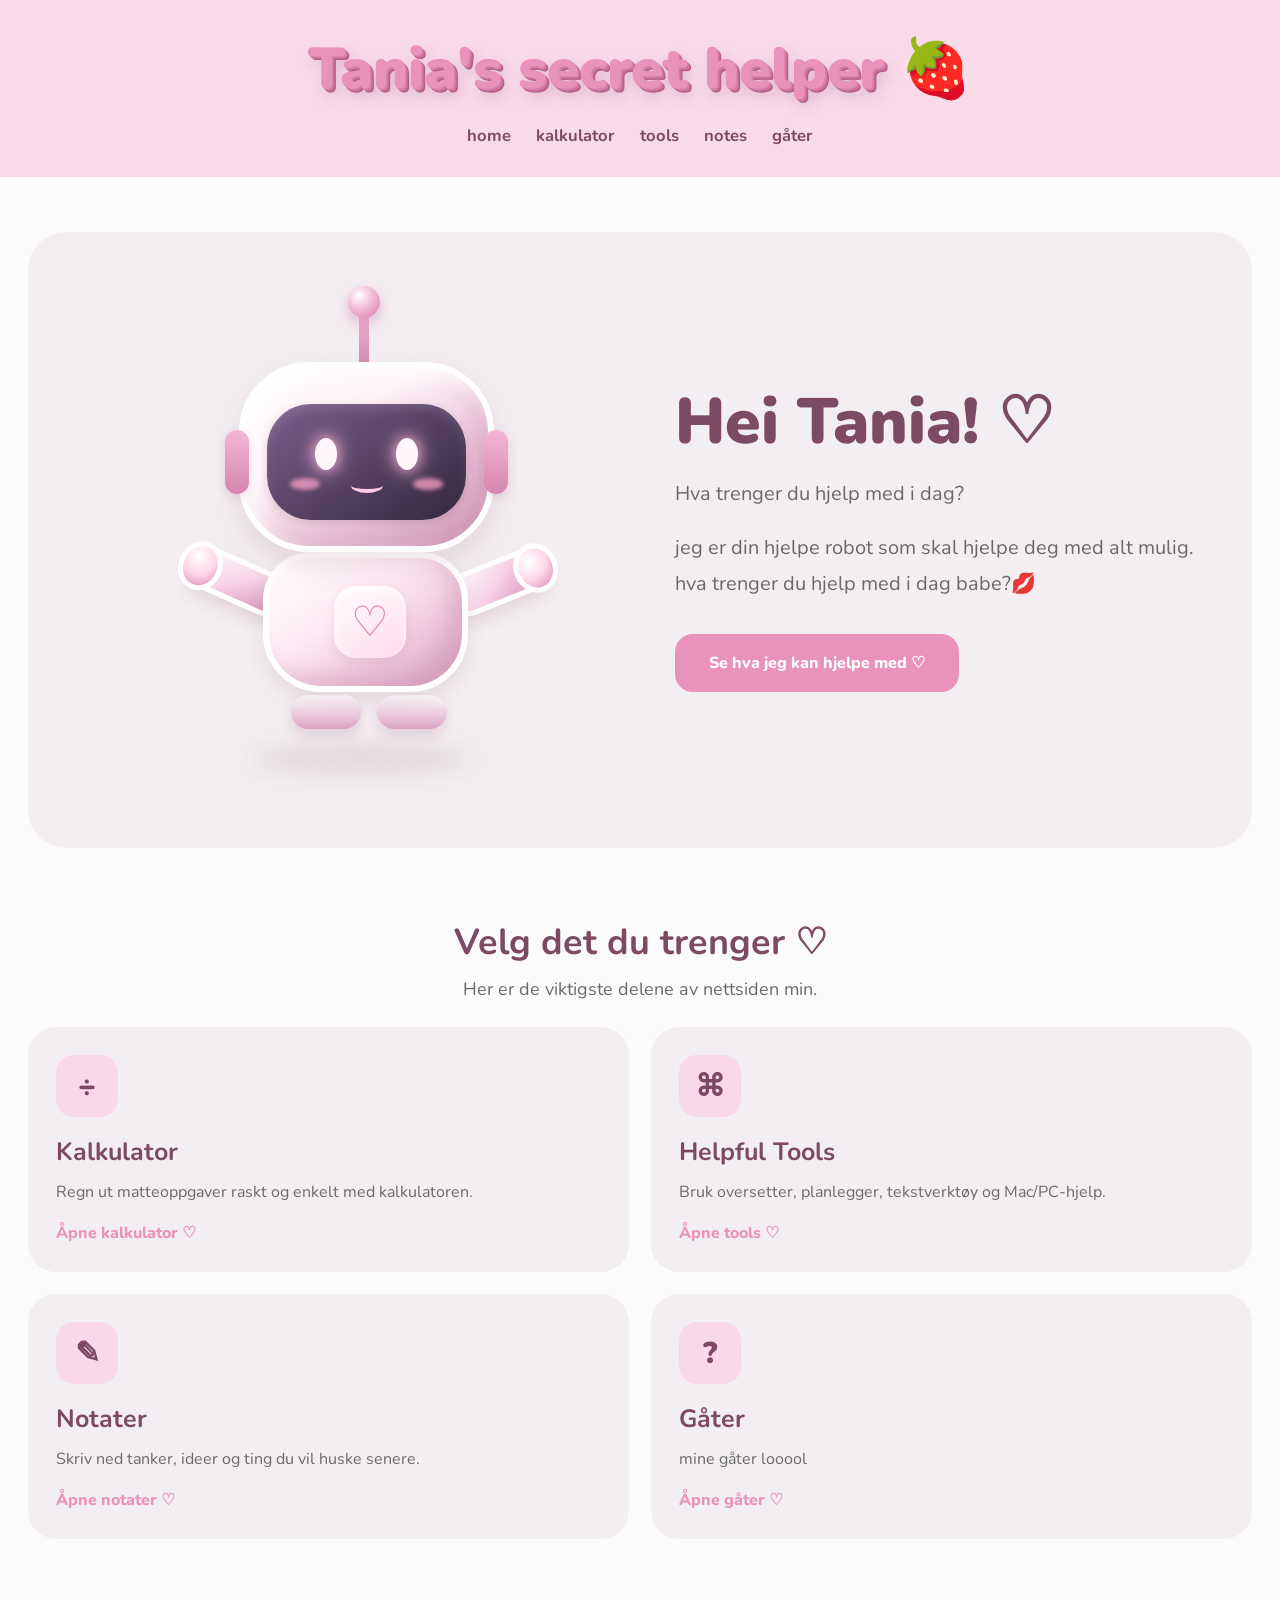
==== commit 2e6fd72a: "ny endring i css index" ====
--- a/index.html
+++ b/index.html
@@ -633,21 +633,22 @@
 
 /* HEADER - MINDRE SOM PÅ NOTES-SIDEN */
 
+
+/* FORBEDRET HEADER */
+
 .header {
     padding: 35px 20px 30px;
 }
 
 .header h1 {
-    font-family: 'Nunito', sans-serif;
-    font-size: 40px !important;
-    font-weight: 700 !important;
-    line-height: 1.3;
+    font-size: clamp(38px, 4.5vw, 62px);
+    font-weight: 900;
+    line-height: 1.2;
     margin: 0 0 20px;
 }
 
 .header .glossy-title {
-    font-size: inherit !important;
-    font-weight: 700 !important;
+    font-weight: 900;
 }
 
 .header .nav {
@@ -655,10 +656,24 @@
 }
 
 .header .meny {
-    font-family: 'Nunito', sans-serif;
-    font-size: 19px !important;
-    font-weight: 400 !important;
+    font-size: clamp(16px, 1.3vw, 20px);
+    font-weight: 700;
 }
+
+/* STØRRE INNHOLD PÅ FORSIDEN */
+
+.home-page {
+    max-width: 1450px;
+}
+
+.text-side {
+    max-width: 520px;
+}
+
+.text-side p {
+    font-size: 20px;
+}
+
 
 
     </style>
